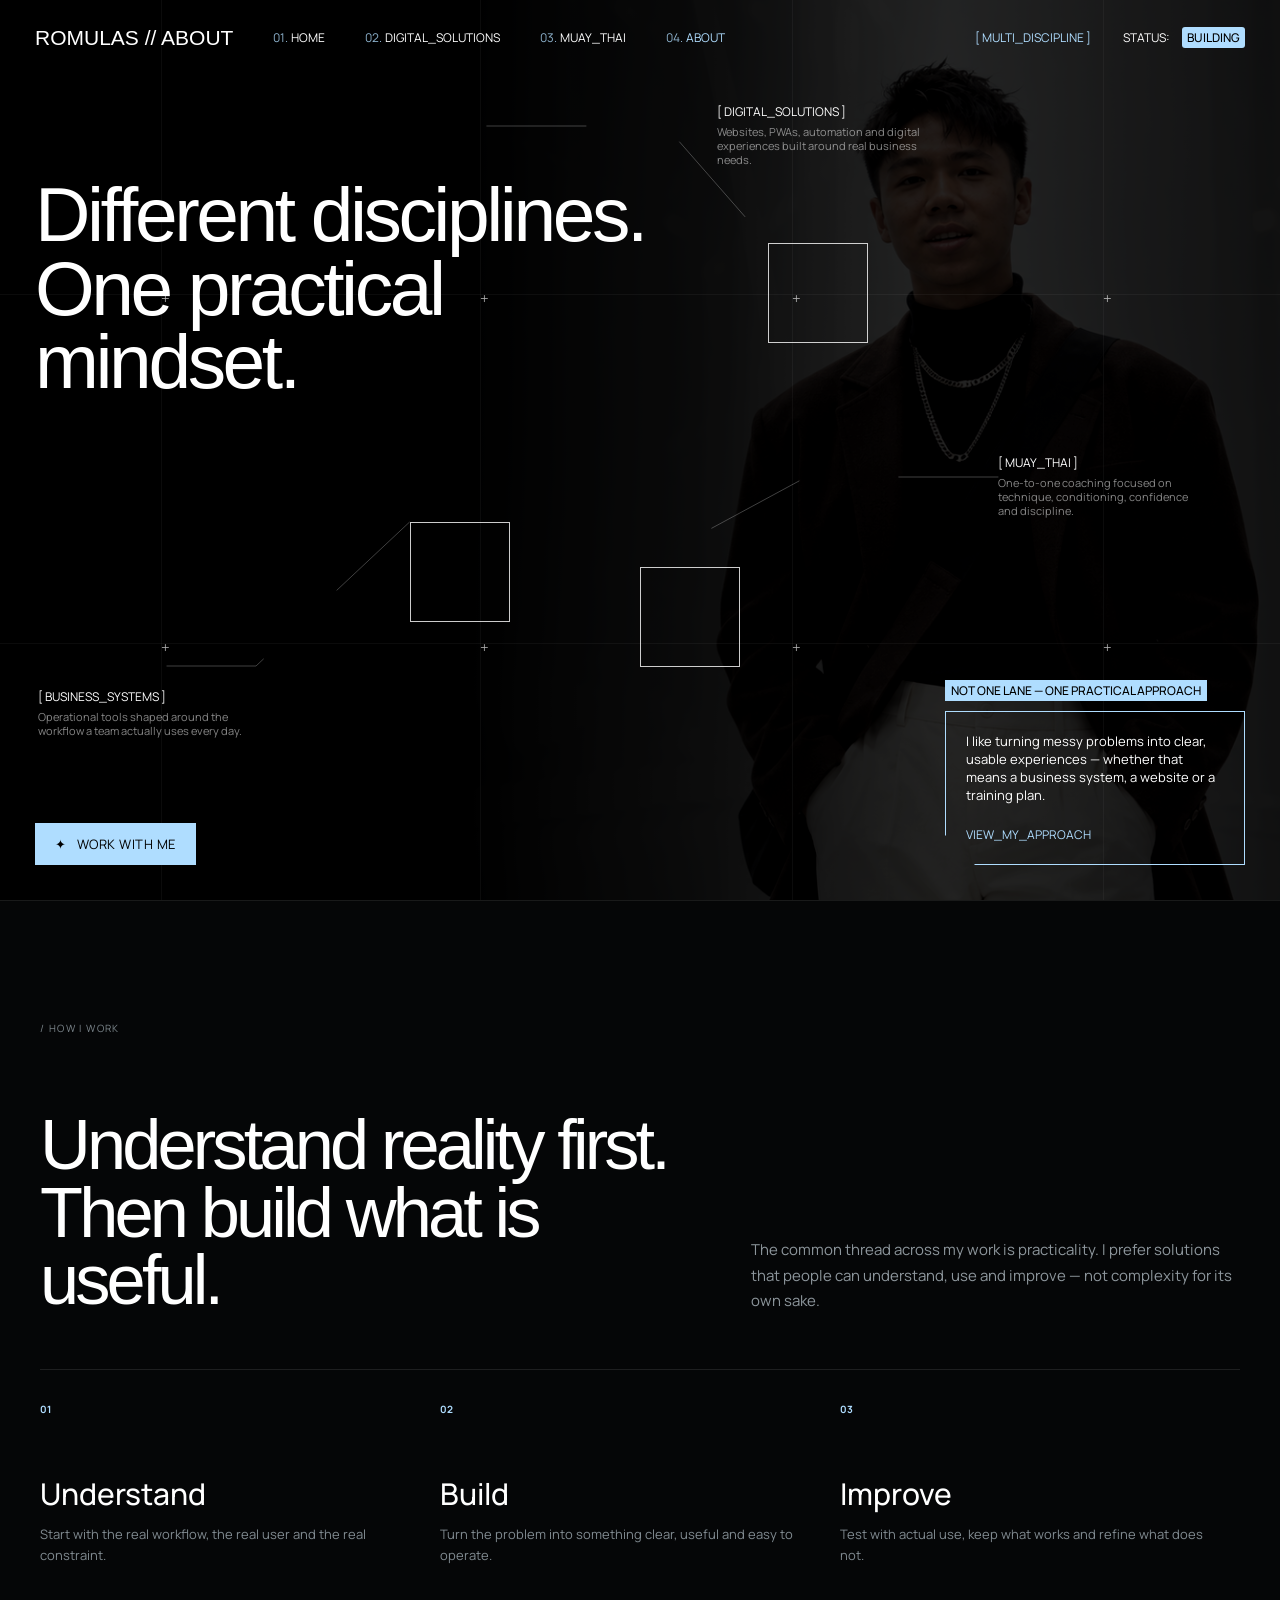
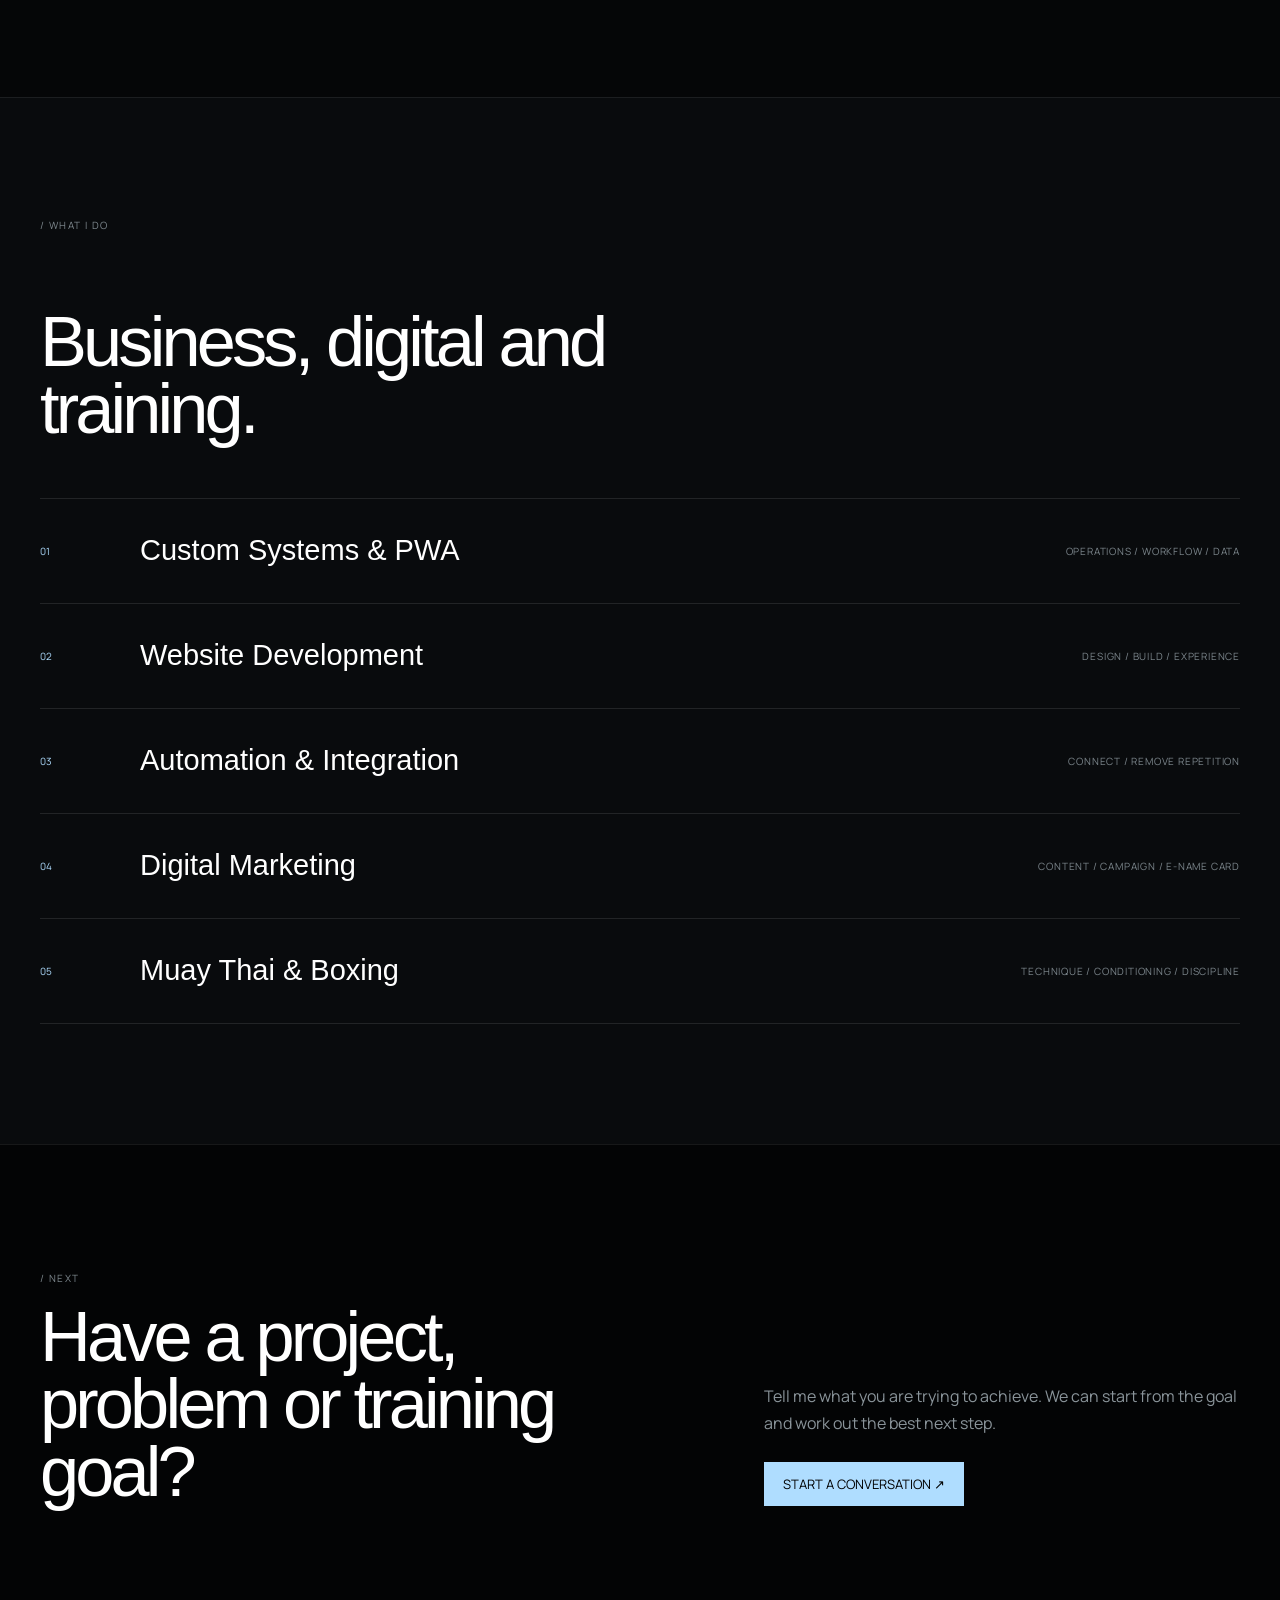
==== about/index.html @ 0efd6e9a "Add files via upload" ====
<!doctype html>
<html lang="en">
<head>
  <meta charset="utf-8">
  <meta name="viewport" content="width=device-width,initial-scale=1,viewport-fit=cover">
  <meta name="theme-color" content="#000000">
  <meta name="description" content="About Romulas — digital systems, websites, automation, marketing and Muay Thai coaching.">
  <title>ROMULAS // ABOUT</title>
  <link rel="preconnect" href="https://fonts.googleapis.com">
  <link rel="preconnect" href="https://fonts.gstatic.com" crossorigin>
  <link href="https://fonts.googleapis.com/css2?family=Manrope:wght@400;500;600&display=swap" rel="stylesheet">
  <link href="https://db.onlinewebfonts.com/c/ca3d10781128664daddf89bf2e2d1305?family=Graphik+LCG+Regular+Regular" rel="stylesheet">
  <link rel="stylesheet" href="./styles.css">
</head>
<body>
  <header class="about-nav">
    <div class="nav-left">
      <a class="wordmark anim fade-up" style="--d:120ms" href="../">ROMULAS // ABOUT</a>
      <nav class="desktop-links" aria-label="Primary navigation">
        <a class="anim fade-up" style="--d:250ms" href="../"><span>01.</span> HOME</a>
        <a class="anim fade-up" style="--d:350ms" href="../digital-solutions/"><span>02.</span> DIGITAL_SOLUTIONS</a>
        <a class="anim fade-up" style="--d:450ms" href="../muay-thai/"><span>03.</span> MUAY_THAI</a>
        <a class="anim fade-up active" style="--d:550ms" href="./"><span>04.</span> ABOUT</a>
      </nav>
    </div>
    <div class="nav-right anim slide-right" style="--d:580ms">
      <span>[ MULTI_DISCIPLINE ]</span><span>STATUS:</span><b>BUILDING</b>
    </div>
    <button class="hamburger anim fade-in" style="--d:350ms" type="button" aria-label="Open menu" aria-expanded="false"><i></i><i></i></button>
  </header>

  <div class="about-menu" aria-hidden="true">
    <button class="menu-close" type="button" aria-label="Close menu">×</button>
    <nav>
      <a href="../"><span>01.</span>Home</a>
      <a href="../digital-solutions/"><span>02.</span>Digital Solutions</a>
      <a href="../muay-thai/"><span>03.</span>Muay Thai</a>
      <a href="../#work"><span>04.</span>Portfolio</a>
      <a href="./"><span>05.</span>About</a>
    </nav>
    <div class="menu-bottom"><span>ROMULAS</span><a href="https://wa.me/6581705022?text=Hi%20Romulas%2C%20I%20came%20from%20your%20About%20page.%20I%20would%20like%20to%20discuss%20a%20project%20or%20collaboration.%20I%20need%20help%20with%3A%20" target="_blank" rel="noopener">START A CONVERSATION ↗</a></div>
  </div>

  <main>
    <section class="about-hero">
      <div class="portrait-layer" aria-hidden="true"></div>
      <div class="grid-layer" aria-hidden="true">
        <i class="v v1"></i><i class="v v2"></i><i class="v v3"></i><i class="v v4"></i>
        <i class="h h1"></i><i class="h h2"></i>
        <b class="plus p1">+</b><b class="plus p2">+</b><b class="plus p3">+</b><b class="plus p4">+</b>
        <b class="plus p5">+</b><b class="plus p6">+</b><b class="plus p7">+</b><b class="plus p8">+</b>
      </div>

      <h1 class="hero-title anim fade-up" style="--d:400ms">Different disciplines.<br>One practical mindset.</h1>

      <div class="node-system" aria-hidden="true">
        <div class="node n1 anim scale-in" style="--d:1450ms"></div>
        <div class="node n2 anim scale-in" style="--d:1750ms"></div>
        <div class="node n3 anim scale-in" style="--d:2050ms"></div>

        <div class="node-label l1 anim slide-left" style="--d:1050ms"><span>[ DIGITAL_SOLUTIONS ]</span><p>Websites, PWAs, automation and digital experiences built around real business needs.</p></div>
        <div class="node-label l2 anim slide-left" style="--d:1350ms"><span>[ BUSINESS_SYSTEMS ]</span><p>Operational tools shaped around the workflow a team actually uses every day.</p></div>
        <div class="node-label l3 anim slide-right" style="--d:1650ms"><span>[ MUAY_THAI ]</span><p>One-to-one coaching focused on technique, conditioning, confidence and discipline.</p></div>

        <svg class="connectors" viewBox="0 0 1000 1000" preserveAspectRatio="none">
          <path class="line line1" style="--d:1150ms" d="M380 140 H520 L600 270" />
          <path class="line line2" style="--d:1450ms" d="M320 580 L200 740 H60" />
          <path class="line line3" style="--d:1750ms" d="M780 530 H630 L500 630" />
        </svg>
      </div>

      <div class="bottom-row">
        <a class="about-cta anim fade-up" style="--d:900ms" href="https://wa.me/6581705022?text=Hi%20Romulas%2C%20I%20came%20from%20your%20About%20page.%20I%20would%20like%20to%20discuss%20a%20project%20or%20collaboration.%20I%20need%20help%20with%3A%20" target="_blank" rel="noopener"><span>✦</span> WORK WITH ME</a>
        <aside class="about-card anim slide-right" style="--d:1100ms">
          <b>NOT ONE LANE — ONE PRACTICAL APPROACH</b>
          <div><p>I like turning messy problems into clear, usable experiences — whether that means a business system, a website or a training plan.</p><a href="#approach">VIEW_MY_APPROACH</a></div>
        </aside>
      </div>
    </section>

    <section class="about-section" id="approach">
      <div class="about-shell">
        <div class="section-intro reveal"><span>/ HOW I WORK</span><h2>Understand reality first.<br>Then build what is useful.</h2><p>The common thread across my work is practicality. I prefer solutions that people can understand, use and improve — not complexity for its own sake.</p></div>
        <div class="principles">
          <article class="reveal"><b>01</b><h3>Understand</h3><p>Start with the real workflow, the real user and the real constraint.</p></article>
          <article class="reveal"><b>02</b><h3>Build</h3><p>Turn the problem into something clear, useful and easy to operate.</p></article>
          <article class="reveal"><b>03</b><h3>Improve</h3><p>Test with actual use, keep what works and refine what does not.</p></article>
        </div>
      </div>
    </section>

    <section class="about-section disciplines">
      <div class="about-shell">
        <div class="section-intro reveal"><span>/ WHAT I DO</span><h2>Business, digital and training.</h2></div>
        <div class="discipline-list">
          <a class="discipline reveal" href="../systems/"><span>01</span><strong>Custom Systems &amp; PWA</strong><small>OPERATIONS / WORKFLOW / DATA</small></a>
          <a class="discipline reveal" href="../websites/"><span>02</span><strong>Website Development</strong><small>DESIGN / BUILD / EXPERIENCE</small></a>
          <a class="discipline reveal" href="../automation/"><span>03</span><strong>Automation &amp; Integration</strong><small>CONNECT / REMOVE REPETITION</small></a>
          <a class="discipline reveal" href="../marketing/"><span>04</span><strong>Digital Marketing</strong><small>CONTENT / CAMPAIGN / E-NAME CARD</small></a>
          <a class="discipline reveal" href="../muay-thai/"><span>05</span><strong>Muay Thai &amp; Boxing</strong><small>TECHNIQUE / CONDITIONING / DISCIPLINE</small></a>
        </div>
      </div>
    </section>

    <section class="about-section about-final">
      <div class="about-shell final-grid reveal"><div><span>/ NEXT</span><h2>Have a project, problem or training goal?</h2></div><div><p>Tell me what you are trying to achieve. We can start from the goal and work out the best next step.</p><a href="https://wa.me/6581705022?text=Hi%20Romulas%2C%20I%20came%20from%20your%20About%20page.%20I%20would%20like%20to%20discuss%20a%20project%20or%20collaboration.%20I%20need%20help%20with%3A%20" target="_blank" rel="noopener">START A CONVERSATION ↗</a></div></div>
    </section>
  </main>
  <script src="./main.js"></script>
</body>
</html>
---- about/styles.css ----
:root{--ice:#AFDDFF;--ice2:#c8e8ff;--bg:#000;--text:#fff;--muted:rgba(255,255,255,.52);--line:rgba(255,255,255,.05);--ui:'Manrope',sans-serif;--display:'Graphik LCG Regular Regular','Graphik LCG',sans-serif}*{margin:0;padding:0;box-sizing:border-box}html{scroll-behavior:smooth}body{background:#000;color:#fff;font-family:var(--ui);overflow-x:hidden}a{color:inherit;text-decoration:none}.about-nav{position:absolute;z-index:60;top:0;left:0;width:100%;display:flex;align-items:center;padding:27px 35px}.nav-left{display:flex;align-items:center;gap:40px}.wordmark{font-family:var(--display);font-size:21px;line-height:21px;white-space:nowrap}.desktop-links{display:flex;align-items:center;gap:40px}.desktop-links a{display:flex;align-items:center;gap:3px;font-size:12px}.desktop-links a span{color:rgba(175,221,255,.8)}.desktop-links a:hover,.desktop-links a.active{color:var(--ice)}.nav-right{margin-left:auto;display:flex;align-items:center;gap:12px;font-size:12px}.nav-right span:first-child{color:var(--ice)}.nav-right span:nth-child(2){margin-left:20px}.nav-right b{background:var(--ice);color:#000;border-radius:3px;padding:2px 5px;font-weight:500}.hamburger{display:none}.about-menu{position:fixed;z-index:80;inset:0;background:rgba(0,0,0,.94);backdrop-filter:blur(12px);padding:96px 20px 40px;display:flex;flex-direction:column;opacity:0;visibility:hidden;transform:translateY(-16px);transition:.45s cubic-bezier(.76,0,.24,1)}.about-menu.open{opacity:1;visibility:visible;transform:none}.about-menu nav{display:grid;gap:28px}.about-menu nav a{display:flex;gap:12px;font-size:28px}.about-menu nav span{color:var(--ice);font-size:14px}.menu-close{position:absolute;top:20px;right:20px;width:40px;height:40px;border:0;background:transparent;color:#fff;font-size:30px}.menu-bottom{margin-top:auto;padding-top:40px;border-top:1px solid rgba(255,255,255,.1);display:flex;justify-content:space-between;gap:20px;font-size:12px}.menu-bottom a{color:var(--ice)}
.about-hero{position:relative;height:100vh;min-height:720px;overflow:hidden;background:#000}.portrait-layer{position:absolute;inset:0;background-image:linear-gradient(90deg,#000 0%,rgba(0,0,0,.98) 32%,rgba(0,0,0,.78) 57%,rgba(0,0,0,.48) 74%,rgba(0,0,0,.72) 100%),url('./assets/romulas-professional.png');background-size:cover;background-position:center;filter:grayscale(.15) brightness(.48) contrast(1.05);opacity:.64}.grid-layer{position:absolute;inset:0}.grid-layer .v,.grid-layer .h{position:absolute;background:rgba(255,255,255,.045)}.v{top:0;bottom:0;width:1px;transform-origin:top;animation:gridV 1.2s cubic-bezier(.16,1,.3,1) both}.v1{left:12.6%;animation-delay:.6s}.v2{left:37.5%;animation-delay:.7s}.v3{left:61.9%;animation-delay:.8s}.v4{left:86.2%;animation-delay:.9s}.h{left:0;right:0;height:1px;transform-origin:left;animation:gridH 1.2s cubic-bezier(.16,1,.3,1) both}.h1{top:32.7%;animation-delay:.8s}.h2{top:71.4%;animation-delay:.95s}.plus{position:absolute;color:rgba(255,255,255,.7);font-weight:300;font-size:15px;line-height:10px;animation:scaleIn .7s cubic-bezier(.16,1,.3,1) both}.p1{left:12.6%;top:32.7%;animation-delay:1s}.p2{left:37.5%;top:32.7%;animation-delay:1.08s}.p3{left:61.9%;top:32.7%;animation-delay:1.16s}.p4{left:86.2%;top:32.7%;animation-delay:1.24s}.p5{left:12.6%;top:71.4%;animation-delay:1.32s}.p6{left:37.5%;top:71.4%;animation-delay:1.4s}.p7{left:61.9%;top:71.4%;animation-delay:1.48s}.p8{left:86.2%;top:71.4%;animation-delay:1.56s}.hero-title{position:absolute;z-index:10;top:178px;left:35px;max-width:630px;font-family:var(--display);font-size:clamp(54px,6vw,82px);font-weight:400;line-height:.96;letter-spacing:-.045em}.node-system{position:absolute;inset:0;z-index:8;pointer-events:none}.node{position:absolute;width:100px;height:100px;border:1px solid rgba(255,255,255,.8)}.n1{top:27%;left:60%}.n2{top:58%;left:32%}.n3{top:63%;left:50%}.node-label{position:absolute}.node-label span{font-size:12px;color:#fff}.node-label p{margin-top:4px;max-width:210px;color:var(--muted);font-size:11px;line-height:14px}.l1{top:11%;left:56%}.l2{top:76%;left:3%}.l3{top:50%;left:78%}.connectors{position:absolute;inset:0;width:100%;height:100%}.connectors path{fill:none;stroke:rgba(255,255,255,.25);stroke-width:1;vector-effect:non-scaling-stroke;stroke-dasharray:100;stroke-dashoffset:100;animation:drawLine 1s cubic-bezier(.16,1,.3,1) forwards;animation-delay:var(--d)}.bottom-row{position:absolute;z-index:12;bottom:35px;left:35px;right:35px;display:flex;align-items:end;justify-content:space-between}.about-cta{display:flex;align-items:center;gap:10px;background:var(--ice);color:#000;padding:12px 20px;font-size:13px;letter-spacing:.04em}.about-card{max-width:300px}.about-card>b{display:inline-block;background:var(--ice);color:#000;padding:2px 6px;margin-bottom:10px;font-size:12px;font-weight:500}.about-card>div{position:relative;padding:20px;border:1px solid var(--ice);clip-path:polygon(0 0,100% 0,100% 100%,30px 100%,0 calc(100% - 30px))}.about-card p{font-size:13px;line-height:18px;margin-bottom:18px}.about-card a{font-size:12px;color:var(--ice)}
.anim{opacity:0;animation-duration:.9s;animation-timing-function:cubic-bezier(.16,1,.3,1);animation-fill-mode:forwards;animation-delay:var(--d,0ms)}.fade-up{animation-name:fadeUp}.fade-in{animation-name:fadeIn}.slide-right{animation-name:slideRight}.slide-left{animation-name:slideLeft}.scale-in{animation-name:scaleIn}@keyframes fadeUp{from{opacity:0;transform:translateY(18px)}to{opacity:1;transform:none}}@keyframes fadeIn{to{opacity:1}}@keyframes slideRight{from{opacity:0;transform:translateX(20px)}to{opacity:1;transform:none}}@keyframes slideLeft{from{opacity:0;transform:translateX(-20px)}to{opacity:1;transform:none}}@keyframes scaleIn{from{opacity:0;transform:scale(.85)}to{opacity:1;transform:none}}@keyframes drawLine{to{stroke-dashoffset:0}}@keyframes gridV{from{opacity:0;transform:scaleY(0)}to{opacity:1;transform:scaleY(1)}}@keyframes gridH{from{opacity:0;transform:scaleX(0)}to{opacity:1;transform:scaleX(1)}}
.about-section{padding:120px 0;background:#050607;border-top:1px solid rgba(255,255,255,.08)}.about-section.disciplines{background:#090b0d}.about-section.about-final{background:#030405;padding-bottom:140px}.about-shell{width:min(1200px,calc(100% - 56px));margin:auto}.section-intro{display:grid;grid-template-columns:1fr .75fr;gap:60px;align-items:end;margin-bottom:55px}.section-intro>span,.final-grid>div>span{font-size:10px;letter-spacing:.14em;color:#7e888e}.section-intro h2,.final-grid h2{grid-column:1;margin-top:16px;font-family:var(--display);font-size:clamp(44px,5.5vw,78px);font-weight:400;line-height:.96;letter-spacing:-.055em}.section-intro>p{grid-column:2;grid-row:1/3;color:#8d969c;line-height:1.7;font-size:15px}.principles{display:grid;grid-template-columns:repeat(3,1fr);border-top:1px solid rgba(255,255,255,.1)}.principles article{padding:26px 24px 10px 0}.principles b{font-size:10px;color:var(--ice)}.principles h3{margin:55px 0 10px;font-size:30px;font-weight:500}.principles p{color:#818b91;font-size:13px;line-height:1.65}.discipline-list{border-top:1px solid rgba(255,255,255,.1)}.discipline{display:grid;grid-template-columns:80px 1fr 320px;align-items:center;gap:20px;min-height:105px;border-bottom:1px solid rgba(255,255,255,.1);transition:.25s}.discipline:hover{padding-left:12px;background:rgba(175,221,255,.03)}.discipline span{font-size:10px;color:var(--ice)}.discipline strong{font-family:var(--display);font-size:29px;font-weight:400}.discipline small{justify-self:end;color:#7c868c;font-size:10px;letter-spacing:.08em}.final-grid{display:grid;grid-template-columns:1.15fr .85fr;gap:80px;align-items:end}.final-grid p{color:#8a949a;line-height:1.7;margin-bottom:24px}.final-grid a{display:inline-flex;padding:13px 19px;background:var(--ice);color:#000;font-size:13px}.reveal{opacity:0;transform:translateY(32px);transition:.8s cubic-bezier(.22,1,.36,1)}.reveal.visible{opacity:1;transform:none}
@media(max-width:1023px){.about-nav{padding:20px}.desktop-links,.nav-right{display:none}.hamburger{display:flex;margin-left:auto;position:relative;width:40px;height:40px;border:0;background:transparent}.hamburger i{position:absolute;left:9px;width:22px;height:1px;background:#fff;transition:.3s}.hamburger i:first-child{top:16px}.hamburger i:last-child{top:23px}.hamburger[aria-expanded=true] i:first-child{top:20px;transform:rotate(45deg)}.hamburger[aria-expanded=true] i:last-child{top:20px;transform:rotate(-45deg)}.hero-title{top:150px;left:20px;font-size:clamp(46px,8vw,68px);max-width:560px}.node-system{opacity:.72}.l1{left:53%}.bottom-row{left:20px;right:20px;bottom:24px}.portrait-layer{background-position:64% center}.about-card{max-width:260px}}
@media(max-width:767px){.about-hero{min-height:780px}.node-system{display:none}.grid-layer{opacity:.6}.hero-title{top:138px;max-width:88%;font-size:clamp(42px,11vw,62px)}.bottom-row{flex-direction:column;align-items:flex-start;gap:18px}.about-card{display:none}.portrait-layer{background-image:linear-gradient(180deg,#000 0%,rgba(0,0,0,.76) 38%,rgba(0,0,0,.42) 62%,#000 100%),url('./assets/romulas-professional.png');background-position:67% center;background-size:cover}.section-intro,.final-grid{grid-template-columns:1fr;gap:28px}.section-intro>p{grid-column:1;grid-row:auto}.principles{grid-template-columns:1fr}.discipline{grid-template-columns:45px 1fr}.discipline small{grid-column:2;justify-self:start;padding-bottom:18px}.about-shell{width:min(100% - 28px,1200px)}}
@media(max-width:520px){.wordmark{font-size:18px}.about-hero{min-height:740px}.portrait-layer{background-position:72% center}.about-section{padding:80px 0}.section-intro h2,.final-grid h2{font-size:43px}}
@media(prefers-reduced-motion:reduce){*{animation:none!important;transition:none!important}.anim,.reveal{opacity:1!important;transform:none!important}.connectors path{stroke-dashoffset:0}}
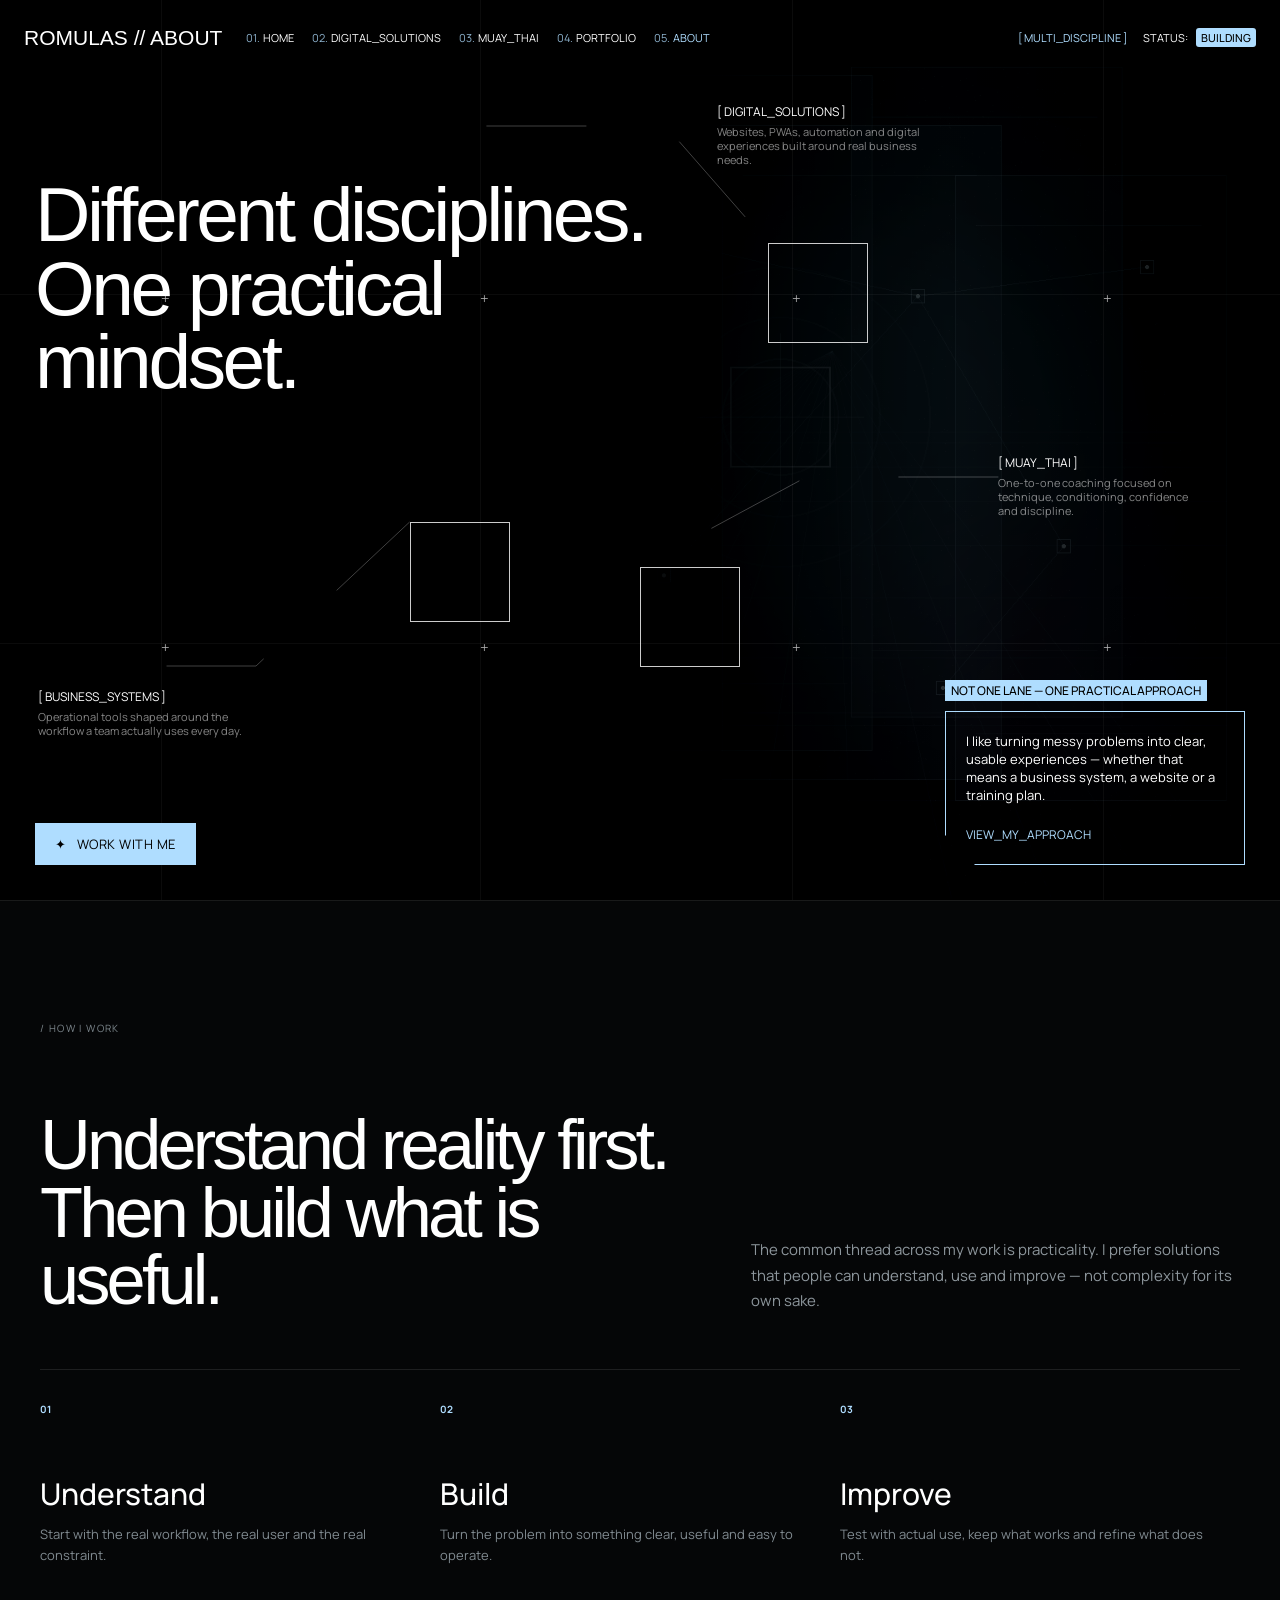
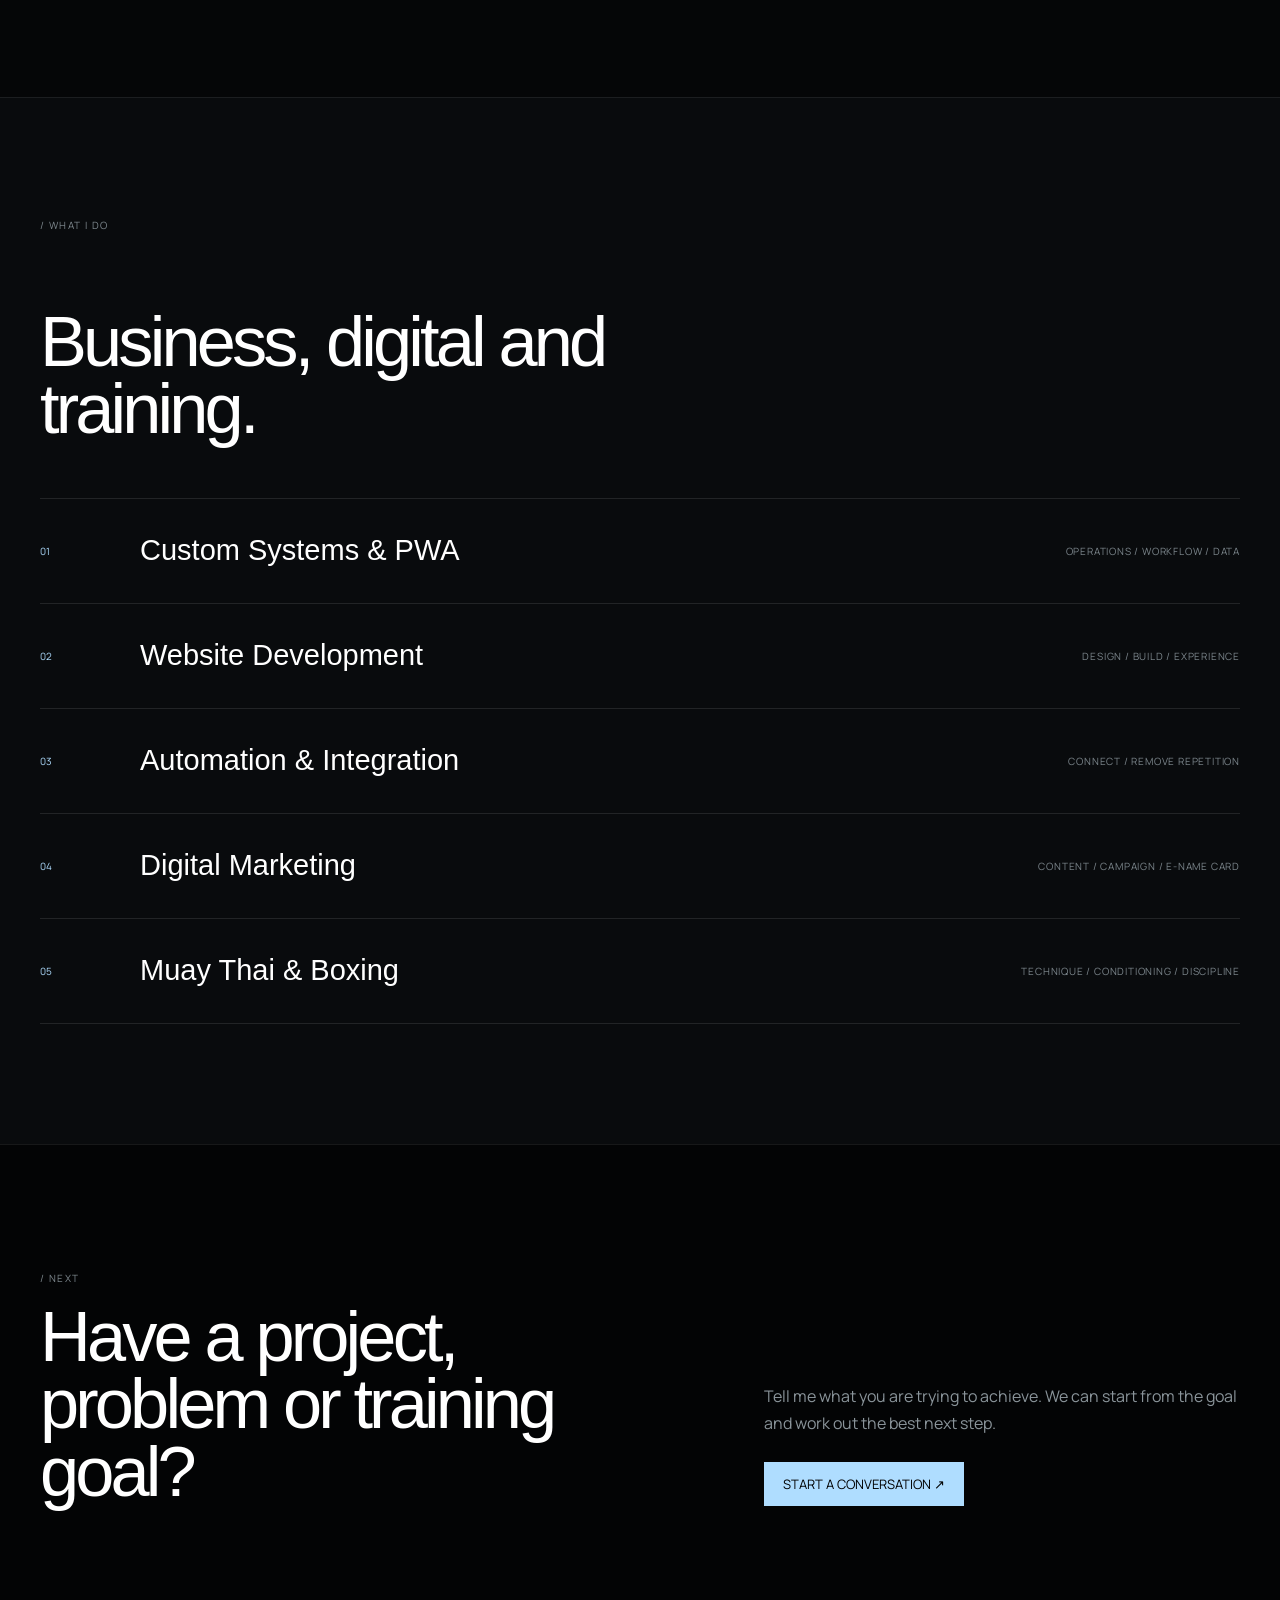
==== commit 81d52342: "Add files via upload" ====
--- a/about/index.html
+++ b/about/index.html
@@ -18,9 +18,10 @@
       <a class="wordmark anim fade-up" style="--d:120ms" href="../">ROMULAS // ABOUT</a>
       <nav class="desktop-links" aria-label="Primary navigation">
         <a class="anim fade-up" style="--d:250ms" href="../"><span>01.</span> HOME</a>
-        <a class="anim fade-up" style="--d:350ms" href="../digital-solutions/"><span>02.</span> DIGITAL_SOLUTIONS</a>
-        <a class="anim fade-up" style="--d:450ms" href="../muay-thai/"><span>03.</span> MUAY_THAI</a>
-        <a class="anim fade-up active" style="--d:550ms" href="./"><span>04.</span> ABOUT</a>
+        <a class="anim fade-up" style="--d:330ms" href="../digital-solutions/"><span>02.</span> DIGITAL_SOLUTIONS</a>
+        <a class="anim fade-up" style="--d:410ms" href="../muay-thai/"><span>03.</span> MUAY_THAI</a>
+        <a class="anim fade-up" style="--d:490ms" href="../work/"><span>04.</span> PORTFOLIO</a>
+        <a class="anim fade-up active" style="--d:570ms" href="./"><span>05.</span> ABOUT</a>
       </nav>
     </div>
     <div class="nav-right anim slide-right" style="--d:580ms">
@@ -35,7 +36,7 @@
       <a href="../"><span>01.</span>Home</a>
       <a href="../digital-solutions/"><span>02.</span>Digital Solutions</a>
       <a href="../muay-thai/"><span>03.</span>Muay Thai</a>
-      <a href="../#work"><span>04.</span>Portfolio</a>
+      <a href="../work/"><span>04.</span>Portfolio</a>
       <a href="./"><span>05.</span>About</a>
     </nav>
     <div class="menu-bottom"><span>ROMULAS</span><a href="https://wa.me/6581705022?text=Hi%20Romulas%2C%20I%20came%20from%20your%20About%20page.%20I%20would%20like%20to%20discuss%20a%20project%20or%20collaboration.%20I%20need%20help%20with%3A%20" target="_blank" rel="noopener">START A CONVERSATION ↗</a></div>
--- a/about/styles.css
+++ b/about/styles.css
@@ -1,8 +1,24 @@
 :root{--ice:#AFDDFF;--ice2:#c8e8ff;--bg:#000;--text:#fff;--muted:rgba(255,255,255,.52);--line:rgba(255,255,255,.05);--ui:'Manrope',sans-serif;--display:'Graphik LCG Regular Regular','Graphik LCG',sans-serif}*{margin:0;padding:0;box-sizing:border-box}html{scroll-behavior:smooth}body{background:#000;color:#fff;font-family:var(--ui);overflow-x:hidden}a{color:inherit;text-decoration:none}.about-nav{position:absolute;z-index:60;top:0;left:0;width:100%;display:flex;align-items:center;padding:27px 35px}.nav-left{display:flex;align-items:center;gap:40px}.wordmark{font-family:var(--display);font-size:21px;line-height:21px;white-space:nowrap}.desktop-links{display:flex;align-items:center;gap:40px}.desktop-links a{display:flex;align-items:center;gap:3px;font-size:12px}.desktop-links a span{color:rgba(175,221,255,.8)}.desktop-links a:hover,.desktop-links a.active{color:var(--ice)}.nav-right{margin-left:auto;display:flex;align-items:center;gap:12px;font-size:12px}.nav-right span:first-child{color:var(--ice)}.nav-right span:nth-child(2){margin-left:20px}.nav-right b{background:var(--ice);color:#000;border-radius:3px;padding:2px 5px;font-weight:500}.hamburger{display:none}.about-menu{position:fixed;z-index:80;inset:0;background:rgba(0,0,0,.94);backdrop-filter:blur(12px);padding:96px 20px 40px;display:flex;flex-direction:column;opacity:0;visibility:hidden;transform:translateY(-16px);transition:.45s cubic-bezier(.76,0,.24,1)}.about-menu.open{opacity:1;visibility:visible;transform:none}.about-menu nav{display:grid;gap:28px}.about-menu nav a{display:flex;gap:12px;font-size:28px}.about-menu nav span{color:var(--ice);font-size:14px}.menu-close{position:absolute;top:20px;right:20px;width:40px;height:40px;border:0;background:transparent;color:#fff;font-size:30px}.menu-bottom{margin-top:auto;padding-top:40px;border-top:1px solid rgba(255,255,255,.1);display:flex;justify-content:space-between;gap:20px;font-size:12px}.menu-bottom a{color:var(--ice)}
-.about-hero{position:relative;height:100vh;min-height:720px;overflow:hidden;background:#000}.portrait-layer{position:absolute;inset:0;background-image:linear-gradient(90deg,#000 0%,rgba(0,0,0,.98) 32%,rgba(0,0,0,.78) 57%,rgba(0,0,0,.48) 74%,rgba(0,0,0,.72) 100%),url('./assets/romulas-professional.png');background-size:cover;background-position:center;filter:grayscale(.15) brightness(.48) contrast(1.05);opacity:.64}.grid-layer{position:absolute;inset:0}.grid-layer .v,.grid-layer .h{position:absolute;background:rgba(255,255,255,.045)}.v{top:0;bottom:0;width:1px;transform-origin:top;animation:gridV 1.2s cubic-bezier(.16,1,.3,1) both}.v1{left:12.6%;animation-delay:.6s}.v2{left:37.5%;animation-delay:.7s}.v3{left:61.9%;animation-delay:.8s}.v4{left:86.2%;animation-delay:.9s}.h{left:0;right:0;height:1px;transform-origin:left;animation:gridH 1.2s cubic-bezier(.16,1,.3,1) both}.h1{top:32.7%;animation-delay:.8s}.h2{top:71.4%;animation-delay:.95s}.plus{position:absolute;color:rgba(255,255,255,.7);font-weight:300;font-size:15px;line-height:10px;animation:scaleIn .7s cubic-bezier(.16,1,.3,1) both}.p1{left:12.6%;top:32.7%;animation-delay:1s}.p2{left:37.5%;top:32.7%;animation-delay:1.08s}.p3{left:61.9%;top:32.7%;animation-delay:1.16s}.p4{left:86.2%;top:32.7%;animation-delay:1.24s}.p5{left:12.6%;top:71.4%;animation-delay:1.32s}.p6{left:37.5%;top:71.4%;animation-delay:1.4s}.p7{left:61.9%;top:71.4%;animation-delay:1.48s}.p8{left:86.2%;top:71.4%;animation-delay:1.56s}.hero-title{position:absolute;z-index:10;top:178px;left:35px;max-width:630px;font-family:var(--display);font-size:clamp(54px,6vw,82px);font-weight:400;line-height:.96;letter-spacing:-.045em}.node-system{position:absolute;inset:0;z-index:8;pointer-events:none}.node{position:absolute;width:100px;height:100px;border:1px solid rgba(255,255,255,.8)}.n1{top:27%;left:60%}.n2{top:58%;left:32%}.n3{top:63%;left:50%}.node-label{position:absolute}.node-label span{font-size:12px;color:#fff}.node-label p{margin-top:4px;max-width:210px;color:var(--muted);font-size:11px;line-height:14px}.l1{top:11%;left:56%}.l2{top:76%;left:3%}.l3{top:50%;left:78%}.connectors{position:absolute;inset:0;width:100%;height:100%}.connectors path{fill:none;stroke:rgba(255,255,255,.25);stroke-width:1;vector-effect:non-scaling-stroke;stroke-dasharray:100;stroke-dashoffset:100;animation:drawLine 1s cubic-bezier(.16,1,.3,1) forwards;animation-delay:var(--d)}.bottom-row{position:absolute;z-index:12;bottom:35px;left:35px;right:35px;display:flex;align-items:end;justify-content:space-between}.about-cta{display:flex;align-items:center;gap:10px;background:var(--ice);color:#000;padding:12px 20px;font-size:13px;letter-spacing:.04em}.about-card{max-width:300px}.about-card>b{display:inline-block;background:var(--ice);color:#000;padding:2px 6px;margin-bottom:10px;font-size:12px;font-weight:500}.about-card>div{position:relative;padding:20px;border:1px solid var(--ice);clip-path:polygon(0 0,100% 0,100% 100%,30px 100%,0 calc(100% - 30px))}.about-card p{font-size:13px;line-height:18px;margin-bottom:18px}.about-card a{font-size:12px;color:var(--ice)}
+.about-hero{position:relative;height:100vh;min-height:720px;overflow:hidden;background:#000}.portrait-layer{position:absolute;inset:0;background-image:linear-gradient(90deg,#000 0%,rgba(0,0,0,.98) 32%,rgba(0,0,0,.78) 57%,rgba(0,0,0,.48) 74%,rgba(0,0,0,.72) 100%),url('./assets/about-abstract-visual.png');background-size:cover;background-position:center right;filter:saturate(.72) brightness(.72) contrast(1.06);opacity:.78}.grid-layer{position:absolute;inset:0}.grid-layer .v,.grid-layer .h{position:absolute;background:rgba(255,255,255,.045)}.v{top:0;bottom:0;width:1px;transform-origin:top;animation:gridV 1.2s cubic-bezier(.16,1,.3,1) both}.v1{left:12.6%;animation-delay:.6s}.v2{left:37.5%;animation-delay:.7s}.v3{left:61.9%;animation-delay:.8s}.v4{left:86.2%;animation-delay:.9s}.h{left:0;right:0;height:1px;transform-origin:left;animation:gridH 1.2s cubic-bezier(.16,1,.3,1) both}.h1{top:32.7%;animation-delay:.8s}.h2{top:71.4%;animation-delay:.95s}.plus{position:absolute;color:rgba(255,255,255,.7);font-weight:300;font-size:15px;line-height:10px;animation:scaleIn .7s cubic-bezier(.16,1,.3,1) both}.p1{left:12.6%;top:32.7%;animation-delay:1s}.p2{left:37.5%;top:32.7%;animation-delay:1.08s}.p3{left:61.9%;top:32.7%;animation-delay:1.16s}.p4{left:86.2%;top:32.7%;animation-delay:1.24s}.p5{left:12.6%;top:71.4%;animation-delay:1.32s}.p6{left:37.5%;top:71.4%;animation-delay:1.4s}.p7{left:61.9%;top:71.4%;animation-delay:1.48s}.p8{left:86.2%;top:71.4%;animation-delay:1.56s}.hero-title{position:absolute;z-index:10;top:178px;left:35px;max-width:630px;font-family:var(--display);font-size:clamp(54px,6vw,82px);font-weight:400;line-height:.96;letter-spacing:-.045em}.node-system{position:absolute;inset:0;z-index:8;pointer-events:none}.node{position:absolute;width:100px;height:100px;border:1px solid rgba(255,255,255,.8)}.n1{top:27%;left:60%}.n2{top:58%;left:32%}.n3{top:63%;left:50%}.node-label{position:absolute}.node-label span{font-size:12px;color:#fff}.node-label p{margin-top:4px;max-width:210px;color:var(--muted);font-size:11px;line-height:14px}.l1{top:11%;left:56%}.l2{top:76%;left:3%}.l3{top:50%;left:78%}.connectors{position:absolute;inset:0;width:100%;height:100%}.connectors path{fill:none;stroke:rgba(255,255,255,.25);stroke-width:1;vector-effect:non-scaling-stroke;stroke-dasharray:100;stroke-dashoffset:100;animation:drawLine 1s cubic-bezier(.16,1,.3,1) forwards;animation-delay:var(--d)}.bottom-row{position:absolute;z-index:12;bottom:35px;left:35px;right:35px;display:flex;align-items:end;justify-content:space-between}.about-cta{display:flex;align-items:center;gap:10px;background:var(--ice);color:#000;padding:12px 20px;font-size:13px;letter-spacing:.04em}.about-card{max-width:300px}.about-card>b{display:inline-block;background:var(--ice);color:#000;padding:2px 6px;margin-bottom:10px;font-size:12px;font-weight:500}.about-card>div{position:relative;padding:20px;border:1px solid var(--ice);clip-path:polygon(0 0,100% 0,100% 100%,30px 100%,0 calc(100% - 30px))}.about-card p{font-size:13px;line-height:18px;margin-bottom:18px}.about-card a{font-size:12px;color:var(--ice)}
 .anim{opacity:0;animation-duration:.9s;animation-timing-function:cubic-bezier(.16,1,.3,1);animation-fill-mode:forwards;animation-delay:var(--d,0ms)}.fade-up{animation-name:fadeUp}.fade-in{animation-name:fadeIn}.slide-right{animation-name:slideRight}.slide-left{animation-name:slideLeft}.scale-in{animation-name:scaleIn}@keyframes fadeUp{from{opacity:0;transform:translateY(18px)}to{opacity:1;transform:none}}@keyframes fadeIn{to{opacity:1}}@keyframes slideRight{from{opacity:0;transform:translateX(20px)}to{opacity:1;transform:none}}@keyframes slideLeft{from{opacity:0;transform:translateX(-20px)}to{opacity:1;transform:none}}@keyframes scaleIn{from{opacity:0;transform:scale(.85)}to{opacity:1;transform:none}}@keyframes drawLine{to{stroke-dashoffset:0}}@keyframes gridV{from{opacity:0;transform:scaleY(0)}to{opacity:1;transform:scaleY(1)}}@keyframes gridH{from{opacity:0;transform:scaleX(0)}to{opacity:1;transform:scaleX(1)}}
 .about-section{padding:120px 0;background:#050607;border-top:1px solid rgba(255,255,255,.08)}.about-section.disciplines{background:#090b0d}.about-section.about-final{background:#030405;padding-bottom:140px}.about-shell{width:min(1200px,calc(100% - 56px));margin:auto}.section-intro{display:grid;grid-template-columns:1fr .75fr;gap:60px;align-items:end;margin-bottom:55px}.section-intro>span,.final-grid>div>span{font-size:10px;letter-spacing:.14em;color:#7e888e}.section-intro h2,.final-grid h2{grid-column:1;margin-top:16px;font-family:var(--display);font-size:clamp(44px,5.5vw,78px);font-weight:400;line-height:.96;letter-spacing:-.055em}.section-intro>p{grid-column:2;grid-row:1/3;color:#8d969c;line-height:1.7;font-size:15px}.principles{display:grid;grid-template-columns:repeat(3,1fr);border-top:1px solid rgba(255,255,255,.1)}.principles article{padding:26px 24px 10px 0}.principles b{font-size:10px;color:var(--ice)}.principles h3{margin:55px 0 10px;font-size:30px;font-weight:500}.principles p{color:#818b91;font-size:13px;line-height:1.65}.discipline-list{border-top:1px solid rgba(255,255,255,.1)}.discipline{display:grid;grid-template-columns:80px 1fr 320px;align-items:center;gap:20px;min-height:105px;border-bottom:1px solid rgba(255,255,255,.1);transition:.25s}.discipline:hover{padding-left:12px;background:rgba(175,221,255,.03)}.discipline span{font-size:10px;color:var(--ice)}.discipline strong{font-family:var(--display);font-size:29px;font-weight:400}.discipline small{justify-self:end;color:#7c868c;font-size:10px;letter-spacing:.08em}.final-grid{display:grid;grid-template-columns:1.15fr .85fr;gap:80px;align-items:end}.final-grid p{color:#8a949a;line-height:1.7;margin-bottom:24px}.final-grid a{display:inline-flex;padding:13px 19px;background:var(--ice);color:#000;font-size:13px}.reveal{opacity:0;transform:translateY(32px);transition:.8s cubic-bezier(.22,1,.36,1)}.reveal.visible{opacity:1;transform:none}
-@media(max-width:1023px){.about-nav{padding:20px}.desktop-links,.nav-right{display:none}.hamburger{display:flex;margin-left:auto;position:relative;width:40px;height:40px;border:0;background:transparent}.hamburger i{position:absolute;left:9px;width:22px;height:1px;background:#fff;transition:.3s}.hamburger i:first-child{top:16px}.hamburger i:last-child{top:23px}.hamburger[aria-expanded=true] i:first-child{top:20px;transform:rotate(45deg)}.hamburger[aria-expanded=true] i:last-child{top:20px;transform:rotate(-45deg)}.hero-title{top:150px;left:20px;font-size:clamp(46px,8vw,68px);max-width:560px}.node-system{opacity:.72}.l1{left:53%}.bottom-row{left:20px;right:20px;bottom:24px}.portrait-layer{background-position:64% center}.about-card{max-width:260px}}
-@media(max-width:767px){.about-hero{min-height:780px}.node-system{display:none}.grid-layer{opacity:.6}.hero-title{top:138px;max-width:88%;font-size:clamp(42px,11vw,62px)}.bottom-row{flex-direction:column;align-items:flex-start;gap:18px}.about-card{display:none}.portrait-layer{background-image:linear-gradient(180deg,#000 0%,rgba(0,0,0,.76) 38%,rgba(0,0,0,.42) 62%,#000 100%),url('./assets/romulas-professional.png');background-position:67% center;background-size:cover}.section-intro,.final-grid{grid-template-columns:1fr;gap:28px}.section-intro>p{grid-column:1;grid-row:auto}.principles{grid-template-columns:1fr}.discipline{grid-template-columns:45px 1fr}.discipline small{grid-column:2;justify-self:start;padding-bottom:18px}.about-shell{width:min(100% - 28px,1200px)}}
-@media(max-width:520px){.wordmark{font-size:18px}.about-hero{min-height:740px}.portrait-layer{background-position:72% center}.about-section{padding:80px 0}.section-intro h2,.final-grid h2{font-size:43px}}
+@media(max-width:1023px){.about-nav{padding:20px}.desktop-links,.nav-right{display:none}.hamburger{display:flex;margin-left:auto;position:relative;width:40px;height:40px;border:0;background:transparent}.hamburger i{position:absolute;left:9px;width:22px;height:1px;background:#fff;transition:.3s}.hamburger i:first-child{top:16px}.hamburger i:last-child{top:23px}.hamburger[aria-expanded=true] i:first-child{top:20px;transform:rotate(45deg)}.hamburger[aria-expanded=true] i:last-child{top:20px;transform:rotate(-45deg)}.hero-title{top:150px;left:20px;font-size:clamp(46px,8vw,68px);max-width:560px}.node-system{opacity:.72}.l1{left:53%}.bottom-row{left:20px;right:20px;bottom:24px}.portrait-layer{background-position:76% center}.about-card{max-width:260px}}
+@media(max-width:767px){.about-hero{min-height:780px}.node-system{display:none}.grid-layer{opacity:.6}.hero-title{top:138px;max-width:88%;font-size:clamp(42px,11vw,62px)}.bottom-row{flex-direction:column;align-items:flex-start;gap:18px}.about-card{display:none}.portrait-layer{background-image:linear-gradient(180deg,#000 0%,rgba(0,0,0,.76) 38%,rgba(0,0,0,.42) 62%,#000 100%),url('./assets/about-abstract-visual.png');background-position:67% center;background-size:cover}.section-intro,.final-grid{grid-template-columns:1fr;gap:28px}.section-intro>p{grid-column:1;grid-row:auto}.principles{grid-template-columns:1fr}.discipline{grid-template-columns:45px 1fr}.discipline small{grid-column:2;justify-self:start;padding-bottom:18px}.about-shell{width:min(100% - 28px,1200px)}}
+@media(max-width:520px){.wordmark{font-size:18px}.about-hero{min-height:740px}.portrait-layer{background-position:76% center}.about-section{padding:80px 0}.section-intro h2,.final-grid h2{font-size:43px}}
 @media(prefers-reduced-motion:reduce){*{animation:none!important;transition:none!important}.anim,.reveal{opacity:1!important;transform:none!important}.connectors path{stroke-dashoffset:0}}
+
+
+/* ===== V15 ABOUT NAV FIX ===== */
+@media (min-width:1024px){
+  .nav-left{gap:34px}
+  .desktop-links{gap:27px}
+  .desktop-links a{white-space:nowrap}
+}
+@media (min-width:1024px) and (max-width:1280px){
+  .about-nav{padding-left:24px;padding-right:24px}
+  .nav-left{gap:24px}
+  .desktop-links{gap:18px}
+  .desktop-links a{font-size:11px}
+  .nav-right{font-size:11px;gap:8px}
+  .nav-right span:nth-child(2){margin-left:8px}
+}
